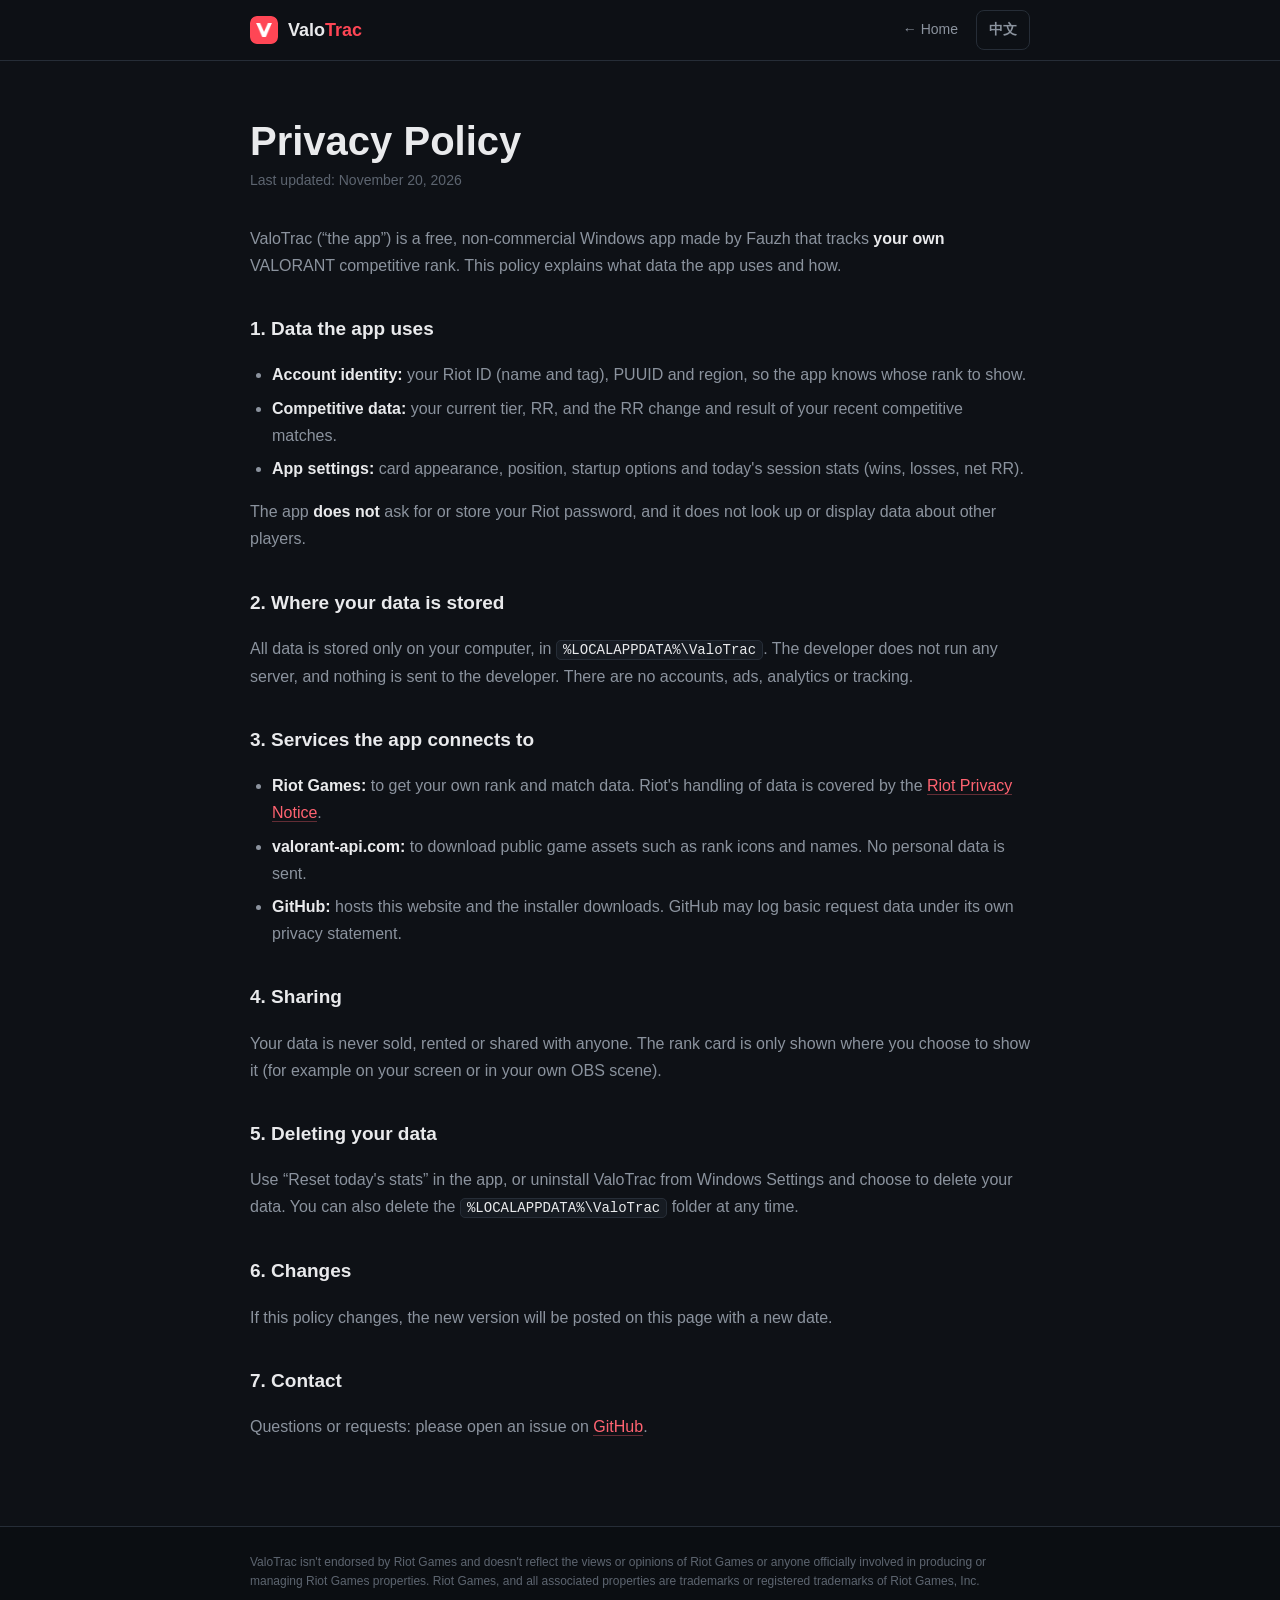
==== docs/privacy.html @ a449d6d4 "Add files via upload" ====
<!doctype html>
<html lang="zh-Hant">
<head>
<meta charset="utf-8">
<meta name="viewport" content="width=device-width, initial-scale=1">
<title data-en="Privacy Policy — ValoTrac">隱私權政策 — ValoTrac</title>
<link rel="icon" href="favicon.ico">
<link rel="stylesheet" href="legal.css">
</head>
<body>
<nav><div class="wrap">
  <a class="brand" href="index.html"><img src="img/icon.png" alt=""><b>Valo<span>Trac</span></b></a>
  <a class="navlink" href="index.html" data-en="← Home">← 回首頁</a>
  <button class="navlink lang" id="langBtn" type="button" aria-label="Switch language">EN</button>
</div></nav>

<main class="wrap doc">
  <h1 data-en="Privacy Policy">隱私權政策</h1>
  <p class="date" data-en="Last updated: November 20, 2026">最後更新：2026 年 11 月 20 日</p>

  <div data-en="
  &lt;p&gt;ValoTrac (“the app”) is a free, non-commercial Windows app made by Fauzh that tracks &lt;b&gt;your own&lt;/b&gt; VALORANT competitive rank. This policy explains what data the app uses and how.&lt;/p&gt;

  &lt;h2&gt;1. Data the app uses&lt;/h2&gt;
  &lt;ul&gt;
    &lt;li&gt;&lt;b&gt;Account identity:&lt;/b&gt; your Riot ID (name and tag), PUUID and region, so the app knows whose rank to show.&lt;/li&gt;
    &lt;li&gt;&lt;b&gt;Competitive data:&lt;/b&gt; your current tier, RR, and the RR change and result of your recent competitive matches.&lt;/li&gt;
    &lt;li&gt;&lt;b&gt;App settings:&lt;/b&gt; card appearance, position, startup options and today's session stats (wins, losses, net RR).&lt;/li&gt;
  &lt;/ul&gt;
  &lt;p&gt;The app &lt;b&gt;does not&lt;/b&gt; ask for or store your Riot password, and it does not look up or display data about other players.&lt;/p&gt;

  &lt;h2&gt;2. Where your data is stored&lt;/h2&gt;
  &lt;p&gt;All data is stored only on your computer, in &lt;code&gt;%LOCALAPPDATA%\ValoTrac&lt;/code&gt;. The developer does not run any server, and nothing is sent to the developer. There are no accounts, ads, analytics or tracking.&lt;/p&gt;

  &lt;h2&gt;3. Services the app connects to&lt;/h2&gt;
  &lt;ul&gt;
    &lt;li&gt;&lt;b&gt;Riot Games:&lt;/b&gt; to get your own rank and match data. Riot's handling of data is covered by the &lt;a href=&quot;https://www.riotgames.com/en/privacy-notice&quot; target=&quot;_blank&quot; rel=&quot;noopener&quot;&gt;Riot Privacy Notice&lt;/a&gt;.&lt;/li&gt;
    &lt;li&gt;&lt;b&gt;valorant-api.com:&lt;/b&gt; to download public game assets such as rank icons and names. No personal data is sent.&lt;/li&gt;
    &lt;li&gt;&lt;b&gt;GitHub:&lt;/b&gt; hosts this website and the installer downloads. GitHub may log basic request data under its own privacy statement.&lt;/li&gt;
  &lt;/ul&gt;

  &lt;h2&gt;4. Sharing&lt;/h2&gt;
  &lt;p&gt;Your data is never sold, rented or shared with anyone. The rank card is only shown where you choose to show it (for example on your screen or in your own OBS scene).&lt;/p&gt;

  &lt;h2&gt;5. Deleting your data&lt;/h2&gt;
  &lt;p&gt;Use “Reset today's stats” in the app, or uninstall ValoTrac from Windows Settings and choose to delete your data. You can also delete the &lt;code&gt;%LOCALAPPDATA%\ValoTrac&lt;/code&gt; folder at any time.&lt;/p&gt;

  &lt;h2&gt;6. Changes&lt;/h2&gt;
  &lt;p&gt;If this policy changes, the new version will be posted on this page with a new date.&lt;/p&gt;

  &lt;h2&gt;7. Contact&lt;/h2&gt;
  &lt;p&gt;Questions or requests: please open an issue on &lt;a data-gh=&quot;issues&quot; href=&quot;#&quot; target=&quot;_blank&quot; rel=&quot;noopener&quot;&gt;GitHub&lt;/a&gt;.&lt;/p&gt;
  ">
  <p>ValoTrac（以下稱「本程式」）是 Fauzh 製作的免費、非商業 Windows 程式，用來追蹤<b>你自己</b>的 VALORANT 競技段位。本政策說明本程式使用哪些資料，以及如何使用。</p>

  <h2>1. 本程式使用的資料</h2>
  <ul>
    <li><b>帳號識別：</b>你的 Riot ID（名稱與標籤）、PUUID 與伺服器地區，用來知道要顯示誰的段位。</li>
    <li><b>競技資料：</b>你目前的段位、RR，以及最近競技對戰的勝負與 RR 變化。</li>
    <li><b>程式設定：</b>段位卡外觀、位置、啟動選項，以及本日戰績（勝、敗、淨 RR）。</li>
  </ul>
  <p>本程式<b>不會</b>要求或儲存你的 Riot 密碼，也不會查詢或顯示其他玩家的資料。</p>

  <h2>2. 資料存放位置</h2>
  <p>所有資料只存在你的電腦（<code>%LOCALAPPDATA%\ValoTrac</code>）。開發者沒有架設任何伺服器，也不會收到任何資料。沒有帳號註冊、廣告、使用分析或追蹤。</p>

  <h2>3. 本程式會連線的服務</h2>
  <ul>
    <li><b>Riot Games：</b>取得你自己的段位與對戰資料。Riot 如何處理資料請見 <a href="https://www.riotgames.com/zh-tw/privacy-notice" target="_blank" rel="noopener">Riot 隱私權聲明</a>。</li>
    <li><b>valorant-api.com：</b>下載公開的遊戲素材，例如段位圖示與名稱，不會傳送任何個人資料。</li>
    <li><b>GitHub：</b>架設本網站與提供安裝檔下載，GitHub 可能依其隱私權聲明記錄基本連線資料。</li>
  </ul>

  <h2>4. 資料分享</h2>
  <p>你的資料不會被販售、出租或分享給任何人。段位卡只會顯示在你自己選擇的地方（例如你的螢幕或你的 OBS 場景）。</p>

  <h2>5. 刪除資料</h2>
  <p>可以在程式裡按「歸零今日戰績」，或從 Windows 設定解除安裝 ValoTrac 並選擇刪除資料，也可以隨時直接刪除 <code>%LOCALAPPDATA%\ValoTrac</code> 資料夾。</p>

  <h2>6. 政策變更</h2>
  <p>本政策如有變更，會在此頁面公布新版本並更新日期。</p>

  <h2>7. 聯絡方式</h2>
  <p>有任何問題或要求，請到 <a data-gh="issues" href="#" target="_blank" rel="noopener">GitHub</a> 開一個 issue。</p>
  </div>
</main>

<footer><div class="wrap">
  <p class="legal">ValoTrac isn't endorsed by Riot Games and doesn't reflect the views or opinions of Riot Games or anyone officially involved in producing or managing Riot Games properties. Riot Games, and all associated properties are trademarks or registered trademarks of Riot Games, Inc.</p>
</div></footer>
<script src="site.js"></script>
</body>
</html>
---- docs/legal.css ----
:root {
  --bg: #0e1116; --bg2: #0b0e12; --panel: #161b22; --line: #262d37;
  --text: #e9eaec; --muted: #8b939e; --dim: #5d6570; --red: #ff4655; --red2: #ff6371;
}
* { box-sizing: border-box; }
body {
  margin: 0; background: var(--bg); color: var(--text);
  font-family: "Segoe UI", "Microsoft JhengHei", "PingFang TC", "Noto Sans TC", sans-serif;
  font-size: 16px; line-height: 1.7; -webkit-font-smoothing: antialiased;
}
a { color: inherit; text-decoration: none; }
.wrap { max-width: 820px; margin: 0 auto; padding: 0 20px; }

nav { position: sticky; top: 0; z-index: 10; backdrop-filter: blur(10px); background: rgba(14,17,22,.8); border-bottom: 1px solid var(--line); }
nav .wrap { display: flex; align-items: center; gap: 6px; height: 60px; }
.brand { display: flex; align-items: center; gap: 10px; font-weight: 800; font-size: 18px; margin-right: auto; }
.brand img { width: 28px; height: 28px; border-radius: 7px; }
.brand span { color: var(--red); }
.navlink { display: inline-flex; align-items: center; padding: 7px 12px; border-radius: 8px; color: var(--muted); background: none; border: 0; font: inherit; font-size: 14px; cursor: pointer; }
.navlink:hover { background: var(--panel); color: var(--text); }
.lang { border: 1px solid var(--line); font-weight: 600; min-width: 52px; justify-content: center; }

.doc { padding-top: 56px; padding-bottom: 70px; }
.doc h1 { font-size: clamp(30px, 5vw, 40px); margin: 0 0 4px; line-height: 1.2; }
.doc .date { color: var(--dim); font-size: 14px; margin: 0 0 32px; }
.doc h2 { font-size: 19px; margin: 34px 0 8px; }
.doc p, .doc li { color: var(--muted); }
.doc b { color: var(--text); }
.doc ul { padding-left: 22px; }
.doc li { margin-bottom: 6px; }
.doc a { color: var(--red2); border-bottom: 1px solid rgba(255,99,113,.35); }
.doc a:hover { border-color: var(--red2); }
.doc code { font-family: Consolas, monospace; font-size: 14px; background: var(--panel); border: 1px solid var(--line); border-radius: 5px; padding: 1px 6px; color: var(--text); }

footer { border-top: 1px solid var(--line); background: var(--bg2); padding: 26px 0; }
footer .legal { margin: 0; font-size: 12px; line-height: 1.6; color: var(--dim); }
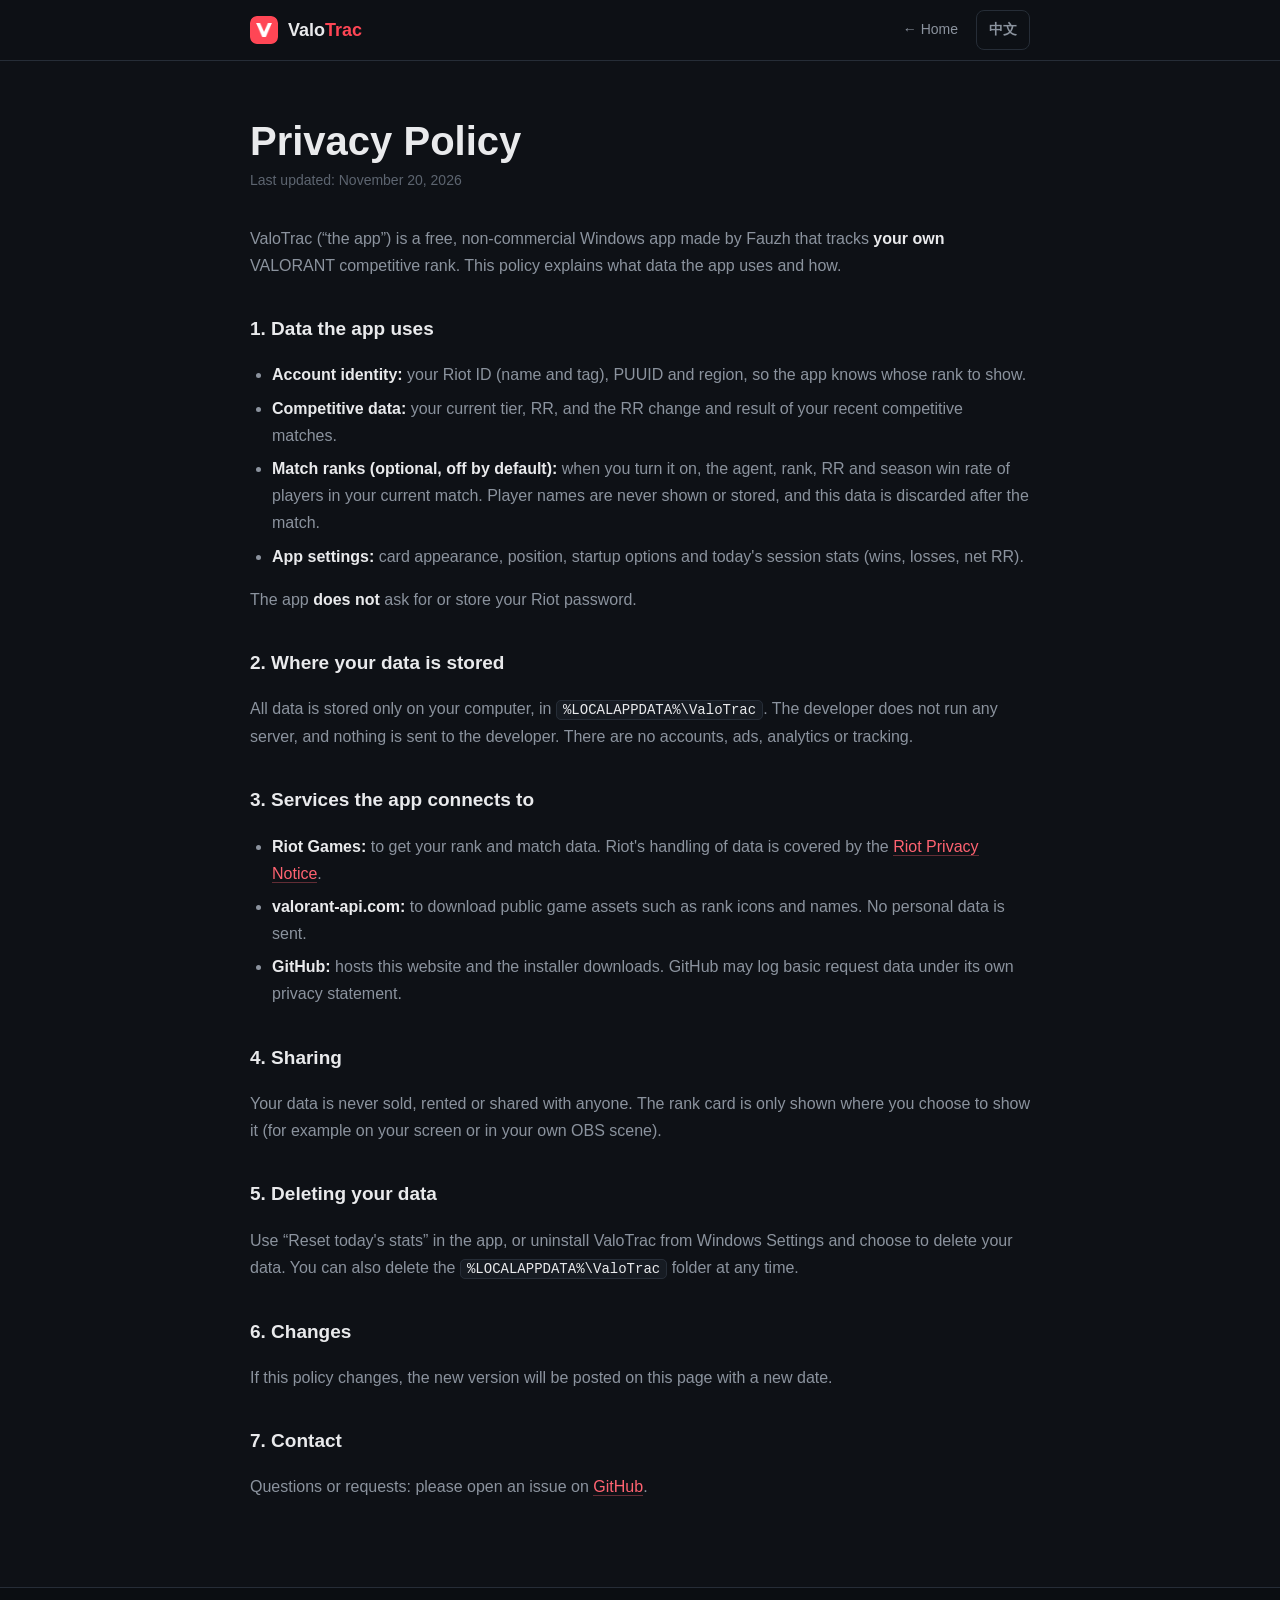
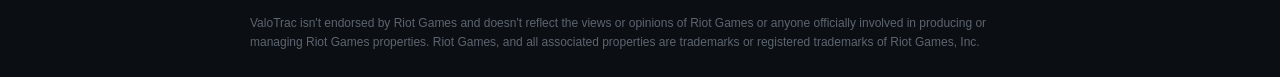
==== commit a80edcb2: "Add files via upload" ====
--- a/docs/privacy.html
+++ b/docs/privacy.html
@@ -25,16 +25,17 @@
   &lt;ul&gt;
     &lt;li&gt;&lt;b&gt;Account identity:&lt;/b&gt; your Riot ID (name and tag), PUUID and region, so the app knows whose rank to show.&lt;/li&gt;
     &lt;li&gt;&lt;b&gt;Competitive data:&lt;/b&gt; your current tier, RR, and the RR change and result of your recent competitive matches.&lt;/li&gt;
+    &lt;li&gt;&lt;b&gt;Match ranks (optional, off by default):&lt;/b&gt; when you turn it on, the agent, rank, RR and season win rate of players in your current match. Player names are never shown or stored, and this data is discarded after the match.&lt;/li&gt;
     &lt;li&gt;&lt;b&gt;App settings:&lt;/b&gt; card appearance, position, startup options and today's session stats (wins, losses, net RR).&lt;/li&gt;
   &lt;/ul&gt;
-  &lt;p&gt;The app &lt;b&gt;does not&lt;/b&gt; ask for or store your Riot password, and it does not look up or display data about other players.&lt;/p&gt;
+  &lt;p&gt;The app &lt;b&gt;does not&lt;/b&gt; ask for or store your Riot password.&lt;/p&gt;
 
   &lt;h2&gt;2. Where your data is stored&lt;/h2&gt;
   &lt;p&gt;All data is stored only on your computer, in &lt;code&gt;%LOCALAPPDATA%\ValoTrac&lt;/code&gt;. The developer does not run any server, and nothing is sent to the developer. There are no accounts, ads, analytics or tracking.&lt;/p&gt;
 
   &lt;h2&gt;3. Services the app connects to&lt;/h2&gt;
   &lt;ul&gt;
-    &lt;li&gt;&lt;b&gt;Riot Games:&lt;/b&gt; to get your own rank and match data. Riot's handling of data is covered by the &lt;a href=&quot;https://www.riotgames.com/en/privacy-notice&quot; target=&quot;_blank&quot; rel=&quot;noopener&quot;&gt;Riot Privacy Notice&lt;/a&gt;.&lt;/li&gt;
+    &lt;li&gt;&lt;b&gt;Riot Games:&lt;/b&gt; to get your rank and match data. Riot's handling of data is covered by the &lt;a href=&quot;https://www.riotgames.com/en/privacy-notice&quot; target=&quot;_blank&quot; rel=&quot;noopener&quot;&gt;Riot Privacy Notice&lt;/a&gt;.&lt;/li&gt;
     &lt;li&gt;&lt;b&gt;valorant-api.com:&lt;/b&gt; to download public game assets such as rank icons and names. No personal data is sent.&lt;/li&gt;
     &lt;li&gt;&lt;b&gt;GitHub:&lt;/b&gt; hosts this website and the installer downloads. GitHub may log basic request data under its own privacy statement.&lt;/li&gt;
   &lt;/ul&gt;
@@ -57,16 +58,17 @@
   <ul>
     <li><b>帳號識別：</b>你的 Riot ID（名稱與標籤）、PUUID 與伺服器地區，用來知道要顯示誰的段位。</li>
     <li><b>競技資料：</b>你目前的段位、RR，以及最近競技對戰的勝負與 RR 變化。</li>
+    <li><b>查看段位（選用，預設關閉）：</b>開啟後，讀取同場玩家的英雄、段位、RR 與本季勝率。不顯示也不儲存任何玩家名字，比賽結束後即丟棄。</li>
     <li><b>程式設定：</b>段位卡外觀、位置、啟動選項，以及本日戰績（勝、敗、淨 RR）。</li>
   </ul>
-  <p>本程式<b>不會</b>要求或儲存你的 Riot 密碼，也不會查詢或顯示其他玩家的資料。</p>
+  <p>本程式<b>不會</b>要求或儲存你的 Riot 密碼。</p>
 
   <h2>2. 資料存放位置</h2>
   <p>所有資料只存在你的電腦（<code>%LOCALAPPDATA%\ValoTrac</code>）。開發者沒有架設任何伺服器，也不會收到任何資料。沒有帳號註冊、廣告、使用分析或追蹤。</p>
 
   <h2>3. 本程式會連線的服務</h2>
   <ul>
-    <li><b>Riot Games：</b>取得你自己的段位與對戰資料。Riot 如何處理資料請見 <a href="https://www.riotgames.com/zh-tw/privacy-notice" target="_blank" rel="noopener">Riot 隱私權聲明</a>。</li>
+    <li><b>Riot Games：</b>取得段位與對戰資料。Riot 如何處理資料請見 <a href="https://www.riotgames.com/zh-tw/privacy-notice" target="_blank" rel="noopener">Riot 隱私權聲明</a>。</li>
     <li><b>valorant-api.com：</b>下載公開的遊戲素材，例如段位圖示與名稱，不會傳送任何個人資料。</li>
     <li><b>GitHub：</b>架設本網站與提供安裝檔下載，GitHub 可能依其隱私權聲明記錄基本連線資料。</li>
   </ul>
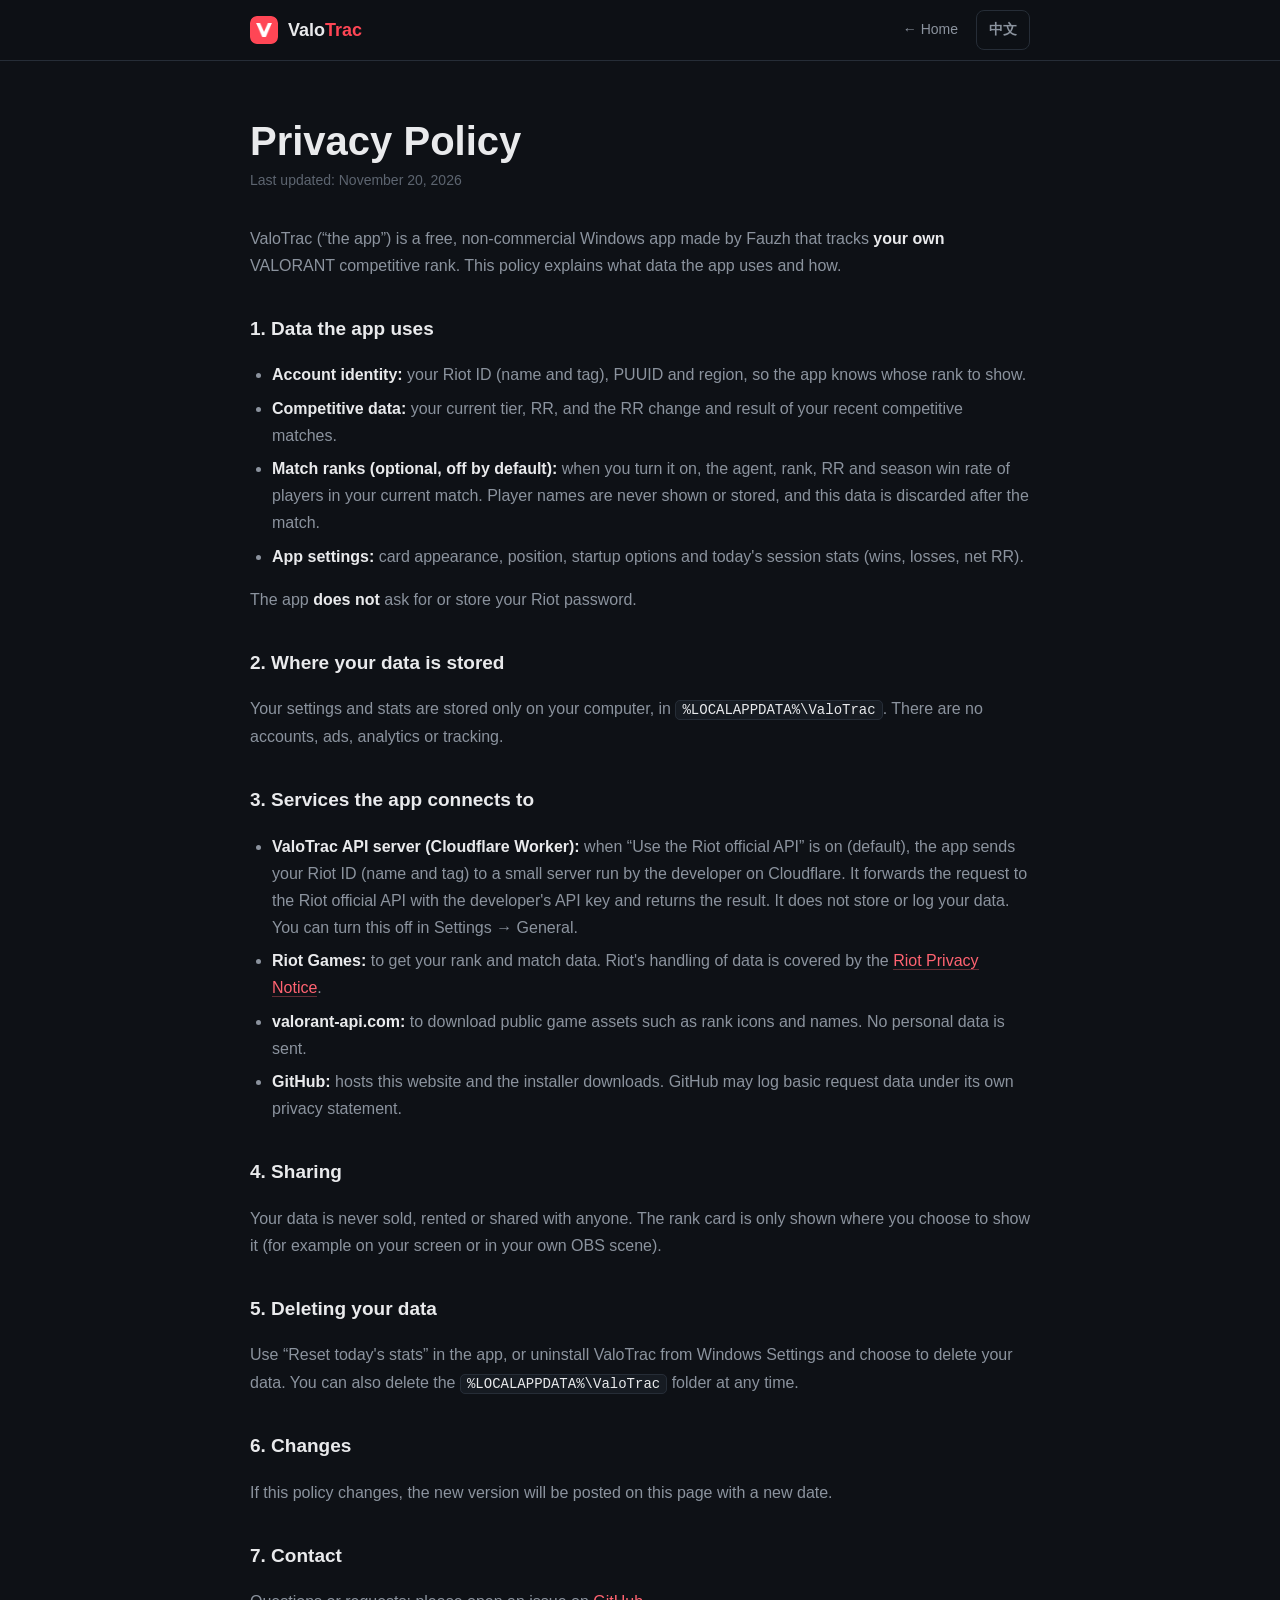
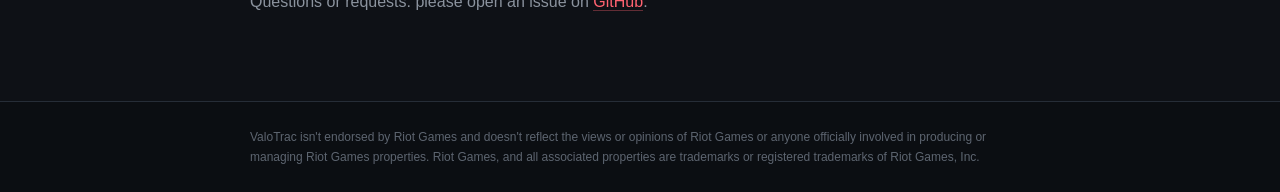
==== commit 80c768cd: "v1.4" ====
--- a/docs/privacy.html
+++ b/docs/privacy.html
@@ -31,10 +31,11 @@
   &lt;p&gt;The app &lt;b&gt;does not&lt;/b&gt; ask for or store your Riot password.&lt;/p&gt;
 
   &lt;h2&gt;2. Where your data is stored&lt;/h2&gt;
-  &lt;p&gt;All data is stored only on your computer, in &lt;code&gt;%LOCALAPPDATA%\ValoTrac&lt;/code&gt;. The developer does not run any server, and nothing is sent to the developer. There are no accounts, ads, analytics or tracking.&lt;/p&gt;
+  &lt;p&gt;Your settings and stats are stored only on your computer, in &lt;code&gt;%LOCALAPPDATA%\ValoTrac&lt;/code&gt;. There are no accounts, ads, analytics or tracking.&lt;/p&gt;
 
   &lt;h2&gt;3. Services the app connects to&lt;/h2&gt;
   &lt;ul&gt;
+    &lt;li&gt;&lt;b&gt;ValoTrac API server (Cloudflare Worker):&lt;/b&gt; when “Use the Riot official API” is on (default), the app sends your Riot ID (name and tag) to a small server run by the developer on Cloudflare. It forwards the request to the Riot official API with the developer's API key and returns the result. It does not store or log your data. You can turn this off in Settings → General.&lt;/li&gt;
     &lt;li&gt;&lt;b&gt;Riot Games:&lt;/b&gt; to get your rank and match data. Riot's handling of data is covered by the &lt;a href=&quot;https://www.riotgames.com/en/privacy-notice&quot; target=&quot;_blank&quot; rel=&quot;noopener&quot;&gt;Riot Privacy Notice&lt;/a&gt;.&lt;/li&gt;
     &lt;li&gt;&lt;b&gt;valorant-api.com:&lt;/b&gt; to download public game assets such as rank icons and names. No personal data is sent.&lt;/li&gt;
     &lt;li&gt;&lt;b&gt;GitHub:&lt;/b&gt; hosts this website and the installer downloads. GitHub may log basic request data under its own privacy statement.&lt;/li&gt;
@@ -64,10 +65,11 @@
   <p>本程式<b>不會</b>要求或儲存你的 Riot 密碼。</p>
 
   <h2>2. 資料存放位置</h2>
-  <p>所有資料只存在你的電腦（<code>%LOCALAPPDATA%\ValoTrac</code>）。開發者沒有架設任何伺服器，也不會收到任何資料。沒有帳號註冊、廣告、使用分析或追蹤。</p>
+  <p>你的設定與戰績只存在你的電腦（<code>%LOCALAPPDATA%\ValoTrac</code>）。沒有帳號註冊、廣告、使用分析或追蹤。</p>
 
   <h2>3. 本程式會連線的服務</h2>
   <ul>
+    <li><b>ValoTrac API 伺服器（Cloudflare Worker）：</b>開啟「使用 Riot 官方 API」時（預設開啟），程式會把你的 Riot ID（名稱與標籤）送到開發者架在 Cloudflare 上的小伺服器，由它帶著開發者的 API 金鑰向 Riot 官方 API 查詢後回傳。伺服器不會儲存或記錄你的資料。可以在「一般設定」關閉。</li>
     <li><b>Riot Games：</b>取得段位與對戰資料。Riot 如何處理資料請見 <a href="https://www.riotgames.com/zh-tw/privacy-notice" target="_blank" rel="noopener">Riot 隱私權聲明</a>。</li>
     <li><b>valorant-api.com：</b>下載公開的遊戲素材，例如段位圖示與名稱，不會傳送任何個人資料。</li>
     <li><b>GitHub：</b>架設本網站與提供安裝檔下載，GitHub 可能依其隱私權聲明記錄基本連線資料。</li>
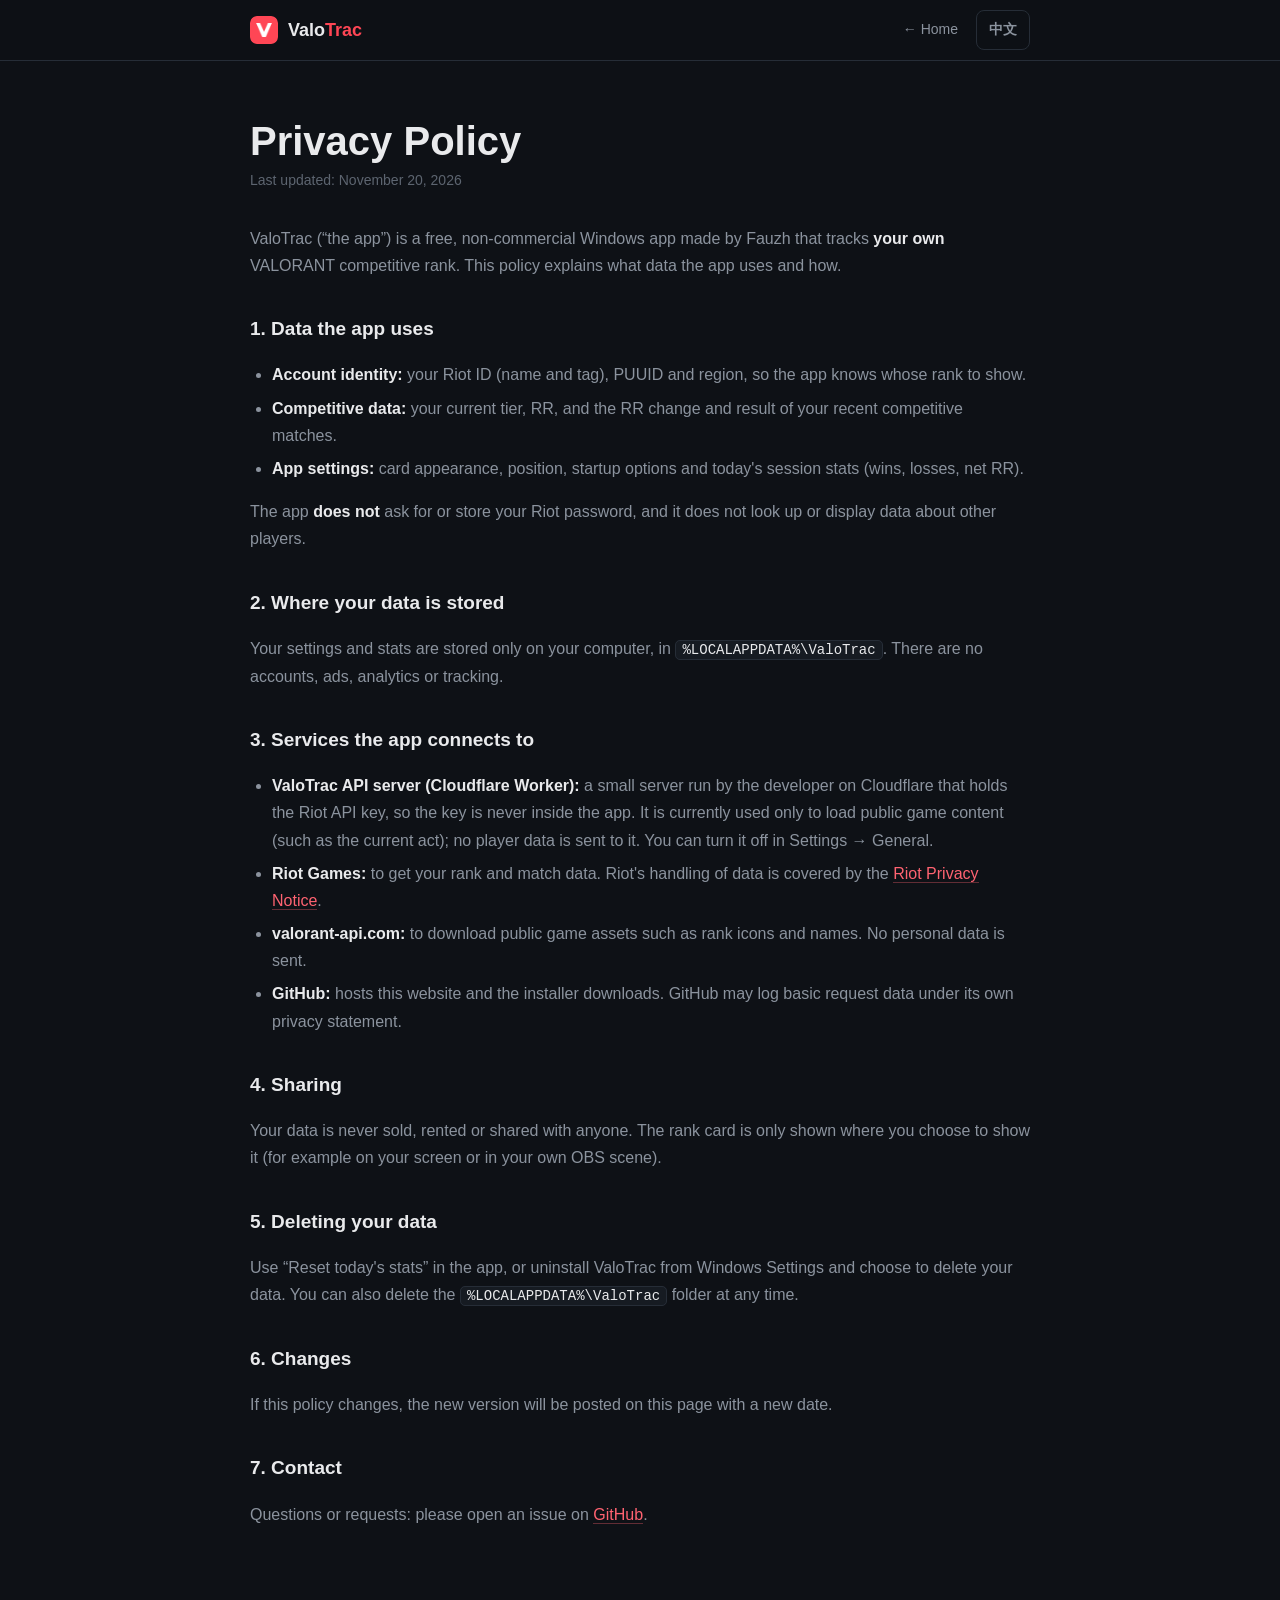
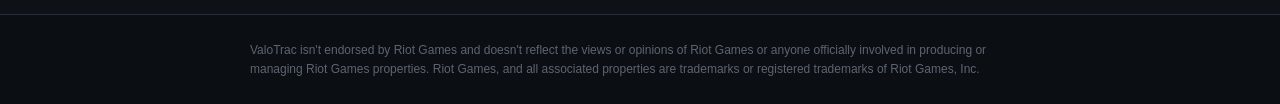
==== commit 1d5aa0cc: "Add files via upload" ====
--- a/docs/privacy.html
+++ b/docs/privacy.html
@@ -25,17 +25,16 @@
   &lt;ul&gt;
     &lt;li&gt;&lt;b&gt;Account identity:&lt;/b&gt; your Riot ID (name and tag), PUUID and region, so the app knows whose rank to show.&lt;/li&gt;
     &lt;li&gt;&lt;b&gt;Competitive data:&lt;/b&gt; your current tier, RR, and the RR change and result of your recent competitive matches.&lt;/li&gt;
-    &lt;li&gt;&lt;b&gt;Match ranks (optional, off by default):&lt;/b&gt; when you turn it on, the agent, rank, RR and season win rate of players in your current match. Player names are never shown or stored, and this data is discarded after the match.&lt;/li&gt;
     &lt;li&gt;&lt;b&gt;App settings:&lt;/b&gt; card appearance, position, startup options and today's session stats (wins, losses, net RR).&lt;/li&gt;
   &lt;/ul&gt;
-  &lt;p&gt;The app &lt;b&gt;does not&lt;/b&gt; ask for or store your Riot password.&lt;/p&gt;
+  &lt;p&gt;The app &lt;b&gt;does not&lt;/b&gt; ask for or store your Riot password, and it does not look up or display data about other players.&lt;/p&gt;
 
   &lt;h2&gt;2. Where your data is stored&lt;/h2&gt;
   &lt;p&gt;Your settings and stats are stored only on your computer, in &lt;code&gt;%LOCALAPPDATA%\ValoTrac&lt;/code&gt;. There are no accounts, ads, analytics or tracking.&lt;/p&gt;
 
   &lt;h2&gt;3. Services the app connects to&lt;/h2&gt;
   &lt;ul&gt;
-    &lt;li&gt;&lt;b&gt;ValoTrac API server (Cloudflare Worker):&lt;/b&gt; when “Use the Riot official API” is on (default), the app sends your Riot ID (name and tag) to a small server run by the developer on Cloudflare. It forwards the request to the Riot official API with the developer's API key and returns the result. It does not store or log your data. You can turn this off in Settings → General.&lt;/li&gt;
+    &lt;li&gt;&lt;b&gt;ValoTrac API server (Cloudflare Worker):&lt;/b&gt; a small server run by the developer on Cloudflare that holds the Riot API key, so the key is never inside the app. It is currently used only to load public game content (such as the current act); no player data is sent to it. You can turn it off in Settings → General.&lt;/li&gt;
     &lt;li&gt;&lt;b&gt;Riot Games:&lt;/b&gt; to get your rank and match data. Riot's handling of data is covered by the &lt;a href=&quot;https://www.riotgames.com/en/privacy-notice&quot; target=&quot;_blank&quot; rel=&quot;noopener&quot;&gt;Riot Privacy Notice&lt;/a&gt;.&lt;/li&gt;
     &lt;li&gt;&lt;b&gt;valorant-api.com:&lt;/b&gt; to download public game assets such as rank icons and names. No personal data is sent.&lt;/li&gt;
     &lt;li&gt;&lt;b&gt;GitHub:&lt;/b&gt; hosts this website and the installer downloads. GitHub may log basic request data under its own privacy statement.&lt;/li&gt;
@@ -59,17 +58,16 @@
   <ul>
     <li><b>帳號識別：</b>你的 Riot ID（名稱與標籤）、PUUID 與伺服器地區，用來知道要顯示誰的段位。</li>
     <li><b>競技資料：</b>你目前的段位、RR，以及最近競技對戰的勝負與 RR 變化。</li>
-    <li><b>查看段位（選用，預設關閉）：</b>開啟後，讀取同場玩家的英雄、段位、RR 與本季勝率。不顯示也不儲存任何玩家名字，比賽結束後即丟棄。</li>
     <li><b>程式設定：</b>段位卡外觀、位置、啟動選項，以及本日戰績（勝、敗、淨 RR）。</li>
   </ul>
-  <p>本程式<b>不會</b>要求或儲存你的 Riot 密碼。</p>
+  <p>本程式<b>不會</b>要求或儲存你的 Riot 密碼，也不會查詢或顯示其他玩家的資料。</p>
 
   <h2>2. 資料存放位置</h2>
   <p>你的設定與戰績只存在你的電腦（<code>%LOCALAPPDATA%\ValoTrac</code>）。沒有帳號註冊、廣告、使用分析或追蹤。</p>
 
   <h2>3. 本程式會連線的服務</h2>
   <ul>
-    <li><b>ValoTrac API 伺服器（Cloudflare Worker）：</b>開啟「使用 Riot 官方 API」時（預設開啟），程式會把你的 Riot ID（名稱與標籤）送到開發者架在 Cloudflare 上的小伺服器，由它帶著開發者的 API 金鑰向 Riot 官方 API 查詢後回傳。伺服器不會儲存或記錄你的資料。可以在「一般設定」關閉。</li>
+    <li><b>ValoTrac API 伺服器（Cloudflare Worker）：</b>開發者架在 Cloudflare 上的小伺服器，用來保管 Riot API 金鑰，金鑰不會放在程式裡。目前只用來讀取公開的遊戲內容（例如目前賽季），不會送出任何玩家資料。可以在「一般設定」關閉。</li>
     <li><b>Riot Games：</b>取得段位與對戰資料。Riot 如何處理資料請見 <a href="https://www.riotgames.com/zh-tw/privacy-notice" target="_blank" rel="noopener">Riot 隱私權聲明</a>。</li>
     <li><b>valorant-api.com：</b>下載公開的遊戲素材，例如段位圖示與名稱，不會傳送任何個人資料。</li>
     <li><b>GitHub：</b>架設本網站與提供安裝檔下載，GitHub 可能依其隱私權聲明記錄基本連線資料。</li>
@@ -92,6 +90,6 @@
 <footer><div class="wrap">
   <p class="legal">ValoTrac isn't endorsed by Riot Games and doesn't reflect the views or opinions of Riot Games or anyone officially involved in producing or managing Riot Games properties. Riot Games, and all associated properties are trademarks or registered trademarks of Riot Games, Inc.</p>
 </div></footer>
-<script src="site.js"></script>
+<script src="site.js?v=1.0.0"></script>
 </body>
 </html>
